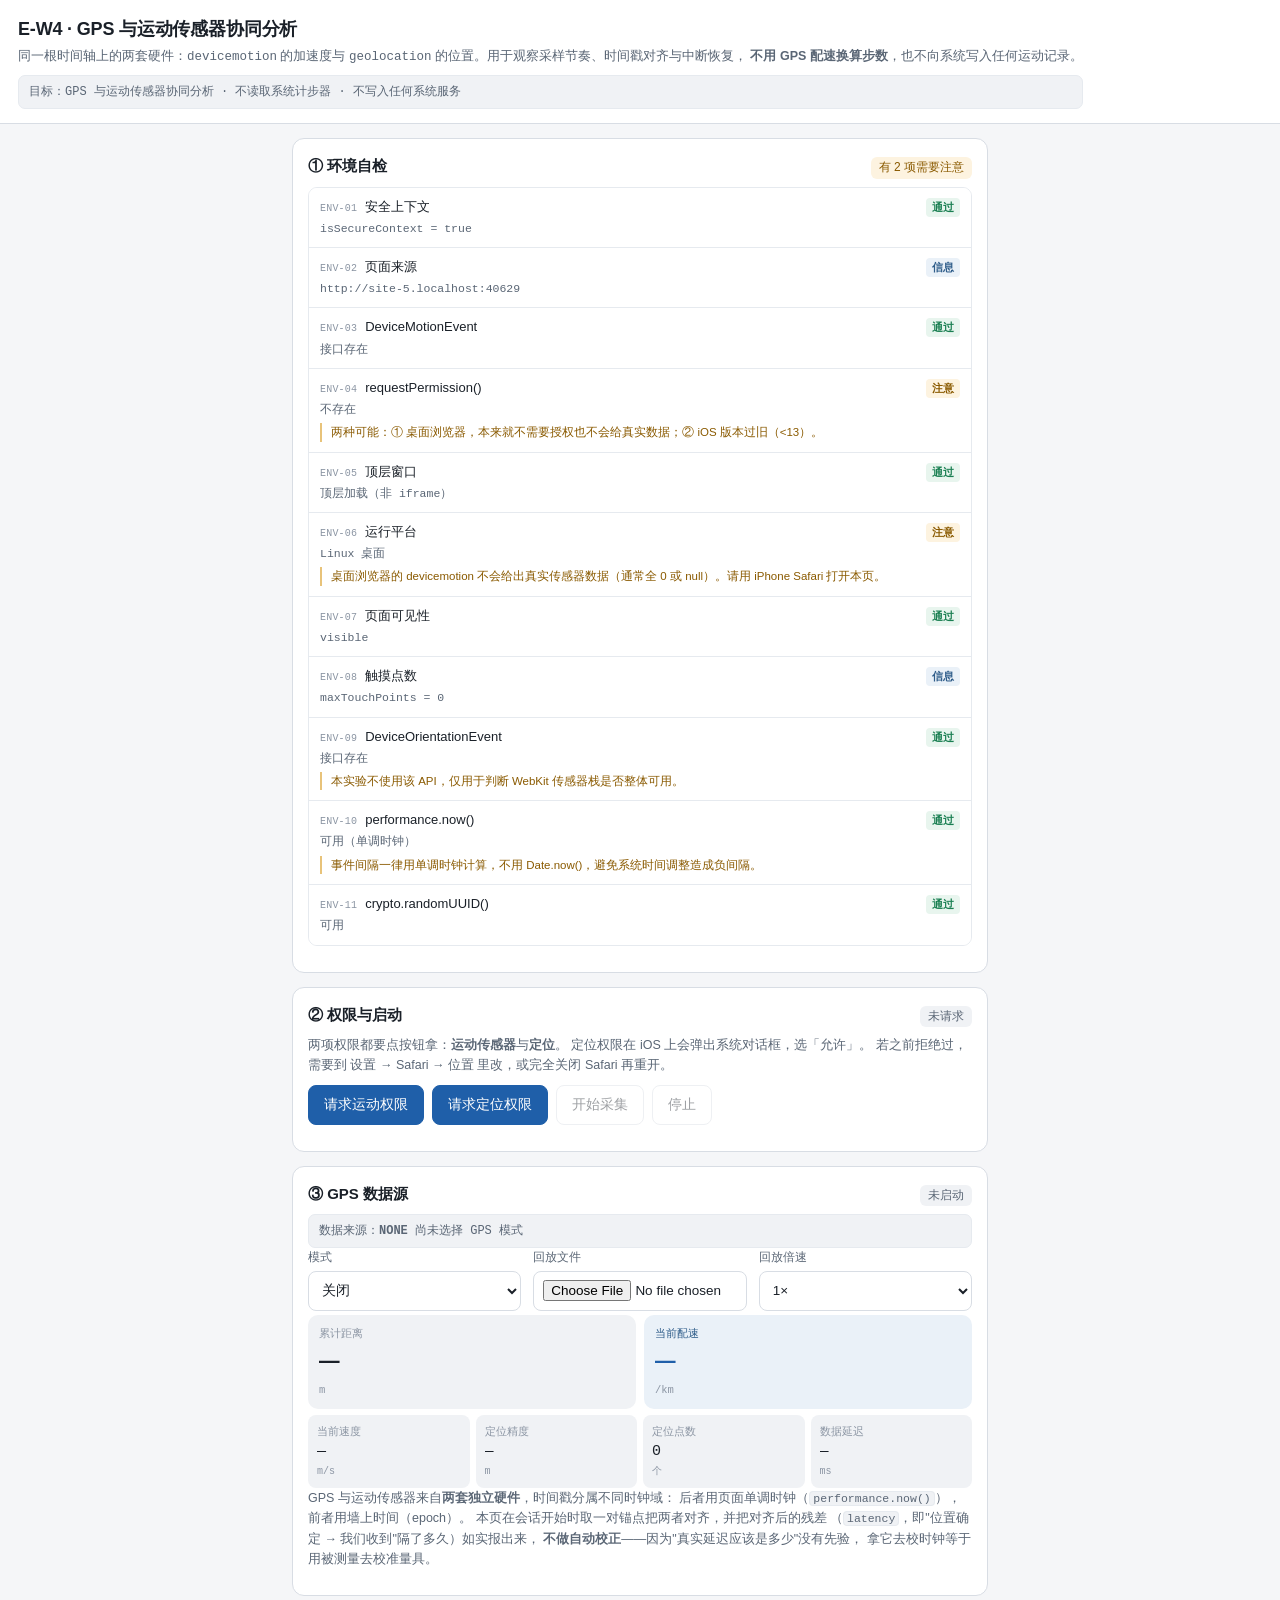
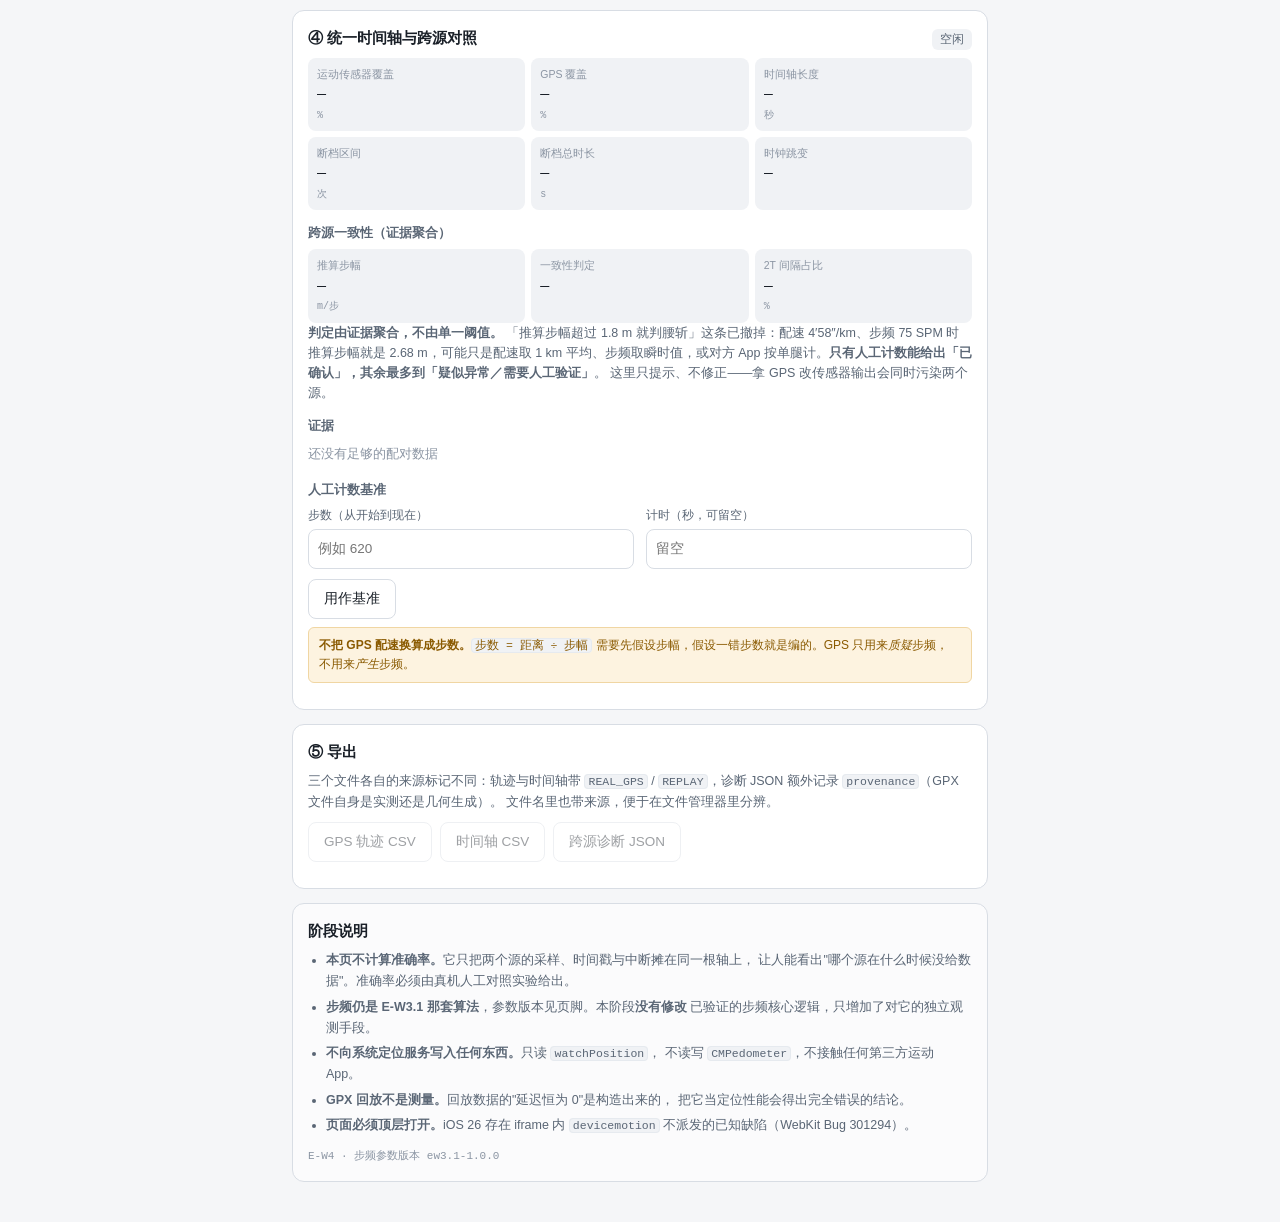
==== gps.html @ b2cb0cdf "Add files via upload" ====
<!DOCTYPE html>
<html lang="zh-CN">
<head>
<meta charset="utf-8" />
<meta name="viewport" content="width=device-width, initial-scale=1, viewport-fit=cover" />
<title>E-W4 · GPS 与运动传感器协同分析</title>
<link rel="stylesheet" href="./style.css" />
</head>
<body>
<div class="mock-ribbon" id="mock-ribbon" hidden></div>

<header class="topbar">
  <div class="topbar-main">
    <h1>E-W4 · GPS 与运动传感器协同分析</h1>
    <p class="sub">
      同一根时间轴上的两套硬件：<code>devicemotion</code> 的加速度与
      <code>geolocation</code> 的位置。用于观察采样节奏、时间戳对齐与中断恢复，
      <strong>不用 GPS 配速换算步数</strong>，也不向系统写入任何运动记录。
    </p>
    <p class="source-line" id="page-meta">加载中…</p>
  </div>
</header>

<main>
  <section class="card" id="card-env">
    <div class="card-head">
      <h2>① 环境自检</h2>
      <span class="verdict" id="env-verdict">检查中</span>
    </div>
    <ul class="check-list" id="env-list">
      <li class="check-empty">正在检测…</li>
    </ul>
    <p class="note" id="env-note"></p>
  </section>

  <section class="card" id="card-perm">
    <div class="card-head">
      <h2>② 权限与启动</h2>
      <span class="verdict" id="perm-verdict">未请求</span>
    </div>
    <p class="note">
      两项权限都要点按钮拿：<strong>运动传感器</strong>与<strong>定位</strong>。
      定位权限在 iOS 上会弹出系统对话框，选「允许」。
      若之前拒绝过，需要到 设置 → Safari → 位置 里改，或完全关闭 Safari 再重开。
    </p>
    <div class="btn-row">
      <button class="btn btn-primary" id="btn-perm-motion" type="button">请求运动权限</button>
      <button class="btn btn-primary" id="btn-perm-gps" type="button">请求定位权限</button>
      <button class="btn" id="btn-start" type="button" disabled>开始采集</button>
      <button class="btn" id="btn-stop" type="button" disabled>停止</button>
    </div>
    <p class="note" id="perm-note"></p>
  </section>

  <section class="card" id="card-gps">
    <div class="card-head">
      <h2>③ GPS 数据源</h2>
      <span class="verdict" id="gps-state">未启动</span>
    </div>

    <p class="source-line">
      数据来源：<strong id="gps-origin">—</strong>
      <span id="gps-origin-sub"></span>
    </p>

    <div class="field-row">
      <label class="field">
        <span>模式</span>
        <select id="sel-gps-mode">
          <option value="off">关闭</option>
          <option value="real">真实定位（Geolocation）</option>
          <option value="replay">GPX 回放</option>
        </select>
      </label>
      <label class="field">
        <span>回放文件</span>
        <input type="file" id="file-gpx" accept=".gpx,application/gpx+xml" />
      </label>
      <label class="field">
        <span>回放倍速</span>
        <select id="sel-gps-speed">
          <option value="1">1×</option>
          <option value="4">4×</option>
          <option value="10">10×</option>
          <option value="30">30×</option>
        </select>
      </label>
    </div>

    <div class="step-hero">
      <div class="hero-metric">
        <span class="k">累计距离</span>
        <span class="v" id="m-gps-dist">—</span>
        <span class="u">m</span>
      </div>
      <div class="hero-metric hero-accent">
        <span class="k">当前配速</span>
        <span class="v" id="m-gps-pace">—</span>
        <span class="u">/km</span>
      </div>
    </div>

    <div class="grid grid-4 mt">
      <div class="metric"><span class="k">当前速度</span><span class="v" id="m-gps-speed">—</span><span class="u">m/s</span></div>
      <div class="metric"><span class="k">定位精度</span><span class="v" id="m-gps-acc">—</span><span class="u">m</span></div>
      <div class="metric"><span class="k">定位点数</span><span class="v" id="m-gps-count">0</span><span class="u">个</span></div>
      <div class="metric"><span class="k">数据延迟</span><span class="v" id="m-gps-lat">—</span><span class="u">ms</span></div>
    </div>

    <p class="note" id="gps-note">
      GPS 与运动传感器来自<strong>两套独立硬件</strong>，时间戳分属不同时钟域：
      后者用页面单调时钟（<code>performance.now()</code>），前者用墙上时间（epoch）。
      本页在会话开始时取一对锚点把两者对齐，并把对齐后的残差
      （<code>latency</code>，即"位置确定 → 我们收到"隔了多久）如实报出来，
      <strong>不做自动校正</strong>——因为"真实延迟应该是多少"没有先验，
      拿它去校时钟等于用被测量去校准量具。
    </p>
    <p class="note note-warn" id="gps-replay-note" hidden>
      <strong>当前是 GPX 离线回放，不是真实定位。</strong>
      回放的延迟恒为 0（点是按时间线播出来的，不是测出来的），
      因此<strong>不可</strong>用这份数据评价定位性能或 GPS 精度。
      另请留意下方"文件来历"：本仓库可用的 GPX 多由跑道几何参数生成。
    </p>
    <p class="note" id="gps-provenance-note" hidden></p>
    <p class="note" id="gps-err" hidden></p>
  </section>

  <section class="card" id="card-timeline">
    <div class="card-head">
      <h2>④ 统一时间轴与跨源对照</h2>
      <span class="verdict" id="tl-state">空闲</span>
    </div>

    <div class="grid grid-3 mt">
      <div class="metric"><span class="k">运动传感器覆盖</span><span class="v" id="m-tl-motion">—</span><span class="u">%</span></div>
      <div class="metric"><span class="k">GPS 覆盖</span><span class="v" id="m-tl-gps">—</span><span class="u">%</span></div>
      <div class="metric"><span class="k">时间轴长度</span><span class="v" id="m-tl-buckets">—</span><span class="u">秒</span></div>
    </div>

    <div class="grid grid-3 mt">
      <div class="metric"><span class="k">断档区间</span><span class="v" id="m-tl-outages">—</span><span class="u">次</span></div>
      <div class="metric"><span class="k">断档总时长</span><span class="v" id="m-tl-outage-ms">—</span><span class="u">s</span></div>
      <div class="metric"><span class="k">时钟跳变</span><span class="v" id="m-tl-drift">—</span></div>
    </div>
    <p class="note" id="outage-note" hidden></p>
    <p class="note note-warn" id="timeline-cap-note" hidden></p>

    <h3 class="chart-title">跨源一致性（证据聚合）</h3>
    <div class="grid grid-3 mt">
      <div class="metric"><span class="k">推算步幅</span><span class="v" id="m-stride">—</span><span class="u">m/步</span></div>
      <div class="metric"><span class="k">一致性判定</span><span class="v" id="m-stride-verdict">—</span></div>
      <div class="metric"><span class="k">2T 间隔占比</span><span class="v" id="m-double-ratio">—</span><span class="u">%</span></div>
    </div>
    <p class="note" id="stride-note" hidden></p>

    <p class="note">
      <strong>判定由证据聚合，不由单一阈值。</strong>
      「推算步幅超过 1.8 m 就判腰斩」这条已撤掉：配速 4′58″/km、步频 75 SPM 时
      推算步幅就是 2.68 m，可能只是配速取 1 km 平均、步频取瞬时值，或对方 App
      按单腿计。<strong>只有人工计数能给出「已确认」，其余最多到「疑似异常／需要人工验证」</strong>。
      这里只提示、不修正——拿 GPS 改传感器输出会同时污染两个源。
    </p>

    <h3 class="chart-title">证据</h3>
    <ul class="plain-list compact" id="evidence-list">
      <li class="check-empty">还没有足够的配对数据</li>
    </ul>

    <h3 class="chart-title">人工计数基准</h3>
    <div class="field-row">
      <label class="field">
        <span>步数（从开始到现在）</span>
        <input id="human-steps" type="number" min="0" step="1" inputmode="numeric" placeholder="例如 620">
      </label>
      <label class="field">
        <span>计时（秒，可留空）</span>
        <input id="human-sec" type="number" min="0" step="1" inputmode="numeric" placeholder="留空">
      </label>
    </div>
    <div class="btn-row">
      <button class="btn" id="btn-human-apply" type="button">用作基准</button>
    </div>
    <p class="note" id="human-note" hidden></p>
    <p class="note note-warn">
      <strong>不把 GPS 配速换算成步数。</strong><code>步数 = 距离 ÷ 步幅</code>
      需要先假设步幅，假设一错步数就是编的。GPS 只用来<em>质疑</em>步频，
      不用来<em>产生</em>步频。
    </p>
  </section>

  <section class="card" id="card-export">
    <div class="card-head"><h2>⑤ 导出</h2></div>
    <p class="note">
      三个文件各自的来源标记不同：轨迹与时间轴带
      <code>REAL_GPS</code> / <code>REPLAY</code>，诊断 JSON 额外记录
      <code>provenance</code>（GPX 文件自身是实测还是几何生成）。
      文件名里也带来源，便于在文件管理器里分辨。
    </p>
    <div class="btn-row">
      <button class="btn" id="btn-export-gps" type="button" disabled>GPS 轨迹 CSV</button>
      <button class="btn" id="btn-export-timeline" type="button" disabled>时间轴 CSV</button>
      <button class="btn" id="btn-export-gpsdiag" type="button" disabled>跨源诊断 JSON</button>
    </div>
    <p class="note" id="export-note"></p>
  </section>

  <section class="card card-quiet">
    <div class="card-head"><h2>阶段说明</h2></div>
    <ul class="plain-list">
      <li><strong>本页不计算准确率。</strong>它只把两个源的采样、时间戳与中断摊在同一根轴上，
        让人能看出"哪个源在什么时候没给数据"。准确率必须由真机人工对照实验给出。</li>
      <li><strong>步频仍是 E-W3.1 那套算法</strong>，参数版本见页脚。本阶段<strong>没有修改</strong>
        已验证的步频核心逻辑，只增加了对它的独立观测手段。</li>
      <li><strong>不向系统定位服务写入任何东西。</strong>只读 <code>watchPosition</code>，
        不读写 <code>CMPedometer</code>，不接触任何第三方运动 App。</li>
      <li><strong>GPX 回放不是测量。</strong>回放数据的"延迟恒为 0"是构造出来的，
        把它当定位性能会得出完全错误的结论。</li>
      <li><strong>页面必须顶层打开。</strong>iOS 26 存在 iframe 内 <code>devicemotion</code>
        不派发的已知缺陷（WebKit Bug 301294）。</li>
    </ul>
    <p class="footer-meta" id="footer-meta">E-W4</p>
  </section>
</main>

<script type="module" src="./js/app_gps.js"></script>
</body>
</html>
---- style.css ----
/* CoreMotionCadenceLab · E-W2 诊断页样式
   目标：手机上一屏能看清关键数字，不靠颜色传达唯一信息（色盲友好）。 */

:root {
  --bg: #f5f6f8;
  --surface: #ffffff;
  --surface-2: #f0f2f5;
  --border: #d8dde4;
  --border-soft: #e6eaef;
  --text: #1a2028;
  --text-2: #5a6675;
  --text-3: #8b95a3;
  --ok: #1a7f52;
  --ok-bg: #e8f5ee;
  --warn: #8a5a00;
  --warn-bg: #fdf3e0;
  --fail: #b3261e;
  --fail-bg: #fbeae9;
  --info: #2f5d8a;
  --info-bg: #eaf1f8;
  --accent: #1f5fa9;
  --mono: ui-monospace, SFMono-Regular, "SF Mono", Consolas, "Liberation Mono", monospace;
}

* { box-sizing: border-box; }

html, body {
  margin: 0;
  padding: 0;
  background: var(--bg);
  color: var(--text);
  font-family: -apple-system, BlinkMacSystemFont, "Segoe UI", "PingFang SC",
    "Hiragino Sans GB", "Microsoft YaHei", sans-serif;
  font-size: 15px;
  line-height: 1.55;
  -webkit-text-size-adjust: 100%;
}

.mock-ribbon {
  position: sticky;
  top: 0;
  z-index: 20;
  background: #f0b429;
  color: #3d2a00;
  text-align: center;
  font-size: 12px;
  font-weight: 600;
  letter-spacing: 0.04em;
  padding: 5px 10px;
}

.topbar {
  background: var(--surface);
  border-bottom: 1px solid var(--border);
  padding: 16px 18px 14px;
  display: flex;
  flex-wrap: wrap;
  gap: 10px;
  align-items: flex-start;
  justify-content: space-between;
}

.topbar h1 {
  margin: 0;
  font-size: 18px;
  font-weight: 600;
  letter-spacing: -0.01em;
}

.topbar .sub {
  margin: 3px 0 0;
  font-size: 12.5px;
  color: var(--text-2);
}

.topbar-badges {
  display: flex;
  flex-wrap: wrap;
  gap: 6px;
}

.badge {
  display: inline-block;
  font-size: 11.5px;
  line-height: 1.4;
  padding: 3px 9px;
  border-radius: 999px;
  background: var(--surface-2);
  border: 1px solid var(--border-soft);
  color: var(--text-2);
  white-space: nowrap;
}

.badge.is-ok { background: var(--ok-bg); border-color: #bfe0cf; color: var(--ok); }
.badge.is-warn { background: var(--warn-bg); border-color: #f0d6a3; color: var(--warn); }
.badge.is-fail { background: var(--fail-bg); border-color: #f2c4c0; color: var(--fail); }
.badge.is-mock { background: #f0b429; border-color: #d99c14; color: #3d2a00; font-weight: 600; }

main {
  max-width: 720px;
  margin: 0 auto;
  padding: 14px 12px 40px;
  display: flex;
  flex-direction: column;
  gap: 14px;
}

.card {
  background: var(--surface);
  border: 1px solid var(--border);
  border-radius: 12px;
  padding: 15px 15px 16px;
}

.card-quiet { background: #fbfbfc; }

.card-head {
  display: flex;
  align-items: baseline;
  justify-content: space-between;
  gap: 8px 10px;
  margin-bottom: 8px;
  flex-wrap: wrap;
}

.card-head h2 {
  margin: 0;
  font-size: 15px;
  font-weight: 600;
}

.verdict {
  font-size: 12px;
  color: var(--text-2);
  padding: 2px 8px;
  border-radius: 6px;
  background: var(--surface-2);
  white-space: normal;
  line-height: 1.45;
}

.verdict.is-ok { background: var(--ok-bg); color: var(--ok); }
.verdict.is-warn { background: var(--warn-bg); color: var(--warn); }
.verdict.is-fail { background: var(--fail-bg); color: var(--fail); }

.note {
  margin: 0 0 10px;
  font-size: 12.5px;
  line-height: 1.6;
  color: var(--text-2);
}

/* 会误导人的前提条件必须比普通说明更显眼，但不能做成错误红色——
   它不是错，是适用范围。用警告色而不报警。 */
.note-warn {
  margin-top: 8px;
  padding: 8px 10px;
  font-size: 12px;
  color: var(--warn);
  background: var(--warn-bg);
  border: 1px solid #f0d6a3;
  border-radius: 6px;
}

.note code, .plain-list code, .footer-meta code {
  font-family: var(--mono);
  font-size: 11.5px;
  background: var(--surface-2);
  border: 1px solid var(--border-soft);
  border-radius: 4px;
  padding: 0 3px;
}

/* ---------- 表格 ---------- */

.table-wrap {
  overflow-x: auto;
  -webkit-overflow-scrolling: touch;
  border: 1px solid var(--border-soft);
  border-radius: 8px;
}

table {
  width: 100%;
  border-collapse: collapse;
  font-size: 12.5px;
}

th, td {
  text-align: left;
  padding: 7px 9px;
  border-bottom: 1px solid var(--border-soft);
  vertical-align: top;
}

thead th {
  background: var(--surface-2);
  font-weight: 600;
  color: var(--text-2);
  white-space: nowrap;
  position: sticky;
  top: 0;
}

tbody tr:last-child td { border-bottom: none; }

.col-id { width: 62px; }
.col-name { width: 128px; white-space: nowrap; }
.col-state { width: 62px; text-align: center; }

/* 环境自检：列表布局，避免手机上四列表格把说明列压没 */
.check-list {
  list-style: none;
  margin: 0;
  padding: 0;
  border: 1px solid var(--border-soft);
  border-radius: 9px;
  overflow: hidden;
}

.check {
  padding: 9px 11px 10px;
  border-bottom: 1px solid var(--border-soft);
  background: var(--surface);
}

.check:last-child { border-bottom: none; }

.check-row {
  display: flex;
  align-items: baseline;
  gap: 8px;
  flex-wrap: wrap;
}

.check-id {
  font-family: var(--mono);
  font-size: 10px;
  color: var(--text-3);
  letter-spacing: 0.02em;
}

.check-name {
  font-size: 13px;
  font-weight: 500;
  flex: 1 1 auto;
  min-width: 0;
}

.check-row .state-pill { margin-left: auto; }

.check-detail {
  margin: 3px 0 0;
  font-family: var(--mono);
  font-size: 11.5px;
  line-height: 1.5;
  color: var(--text-2);
  word-break: break-word;
}

.check-hint {
  margin: 5px 0 0;
  font-size: 11.5px;
  line-height: 1.6;
  color: var(--warn);
  padding-left: 9px;
  border-left: 2px solid #e8c37a;
}

.check-empty {
  padding: 14px;
  text-align: center;
  color: var(--text-3);
  font-size: 12.5px;
}

.state-pill {
  display: inline-block;
  font-size: 11px;
  font-weight: 600;
  padding: 1px 6px;
  border-radius: 4px;
  white-space: nowrap;
}
.state-pill.OK { background: var(--ok-bg); color: var(--ok); }
.state-pill.WARN { background: var(--warn-bg); color: var(--warn); }
.state-pill.FAIL { background: var(--fail-bg); color: var(--fail); }
.state-pill.INFO { background: var(--info-bg); color: var(--info); }

td.empty { color: var(--text-3); text-align: center; padding: 14px; }

/* ---------- 按钮 ---------- */

.btn-row {
  display: flex;
  flex-wrap: wrap;
  gap: 8px;
  margin: 10px 0 0;
}

.btn {
  appearance: none;
  border: 1px solid var(--border);
  background: var(--surface);
  color: var(--text);
  font-size: 13.5px;
  font-family: inherit;
  padding: 9px 15px;
  border-radius: 8px;
  cursor: pointer;
  transition: background 0.12s ease, border-color 0.12s ease;
  min-height: 40px;
}

.btn:active { background: var(--surface-2); }
.btn:disabled { opacity: 0.42; cursor: not-allowed; }

.btn-primary {
  background: var(--accent);
  border-color: var(--accent);
  color: #fff;
  font-weight: 500;
}
.btn-primary:active { background: #184d8c; }
.btn-primary:disabled { background: var(--accent); }

.result {
  margin: 10px 0 0;
  font-size: 12.5px;
  font-family: var(--mono);
  color: var(--text-2);
  word-break: break-word;
  min-height: 1em;
}

/* 来源标识：常驻显示，防止把 MOCK 采集误当成真机数据 */
.source-line {
  margin: 8px 0 0;
  font-size: 12px;
  font-family: var(--mono);
  line-height: 1.5;
  color: var(--text-2);
  background: var(--surface-2);
  border: 1px solid var(--border-soft);
  border-radius: 7px;
  padding: 7px 10px;
}

.source-line.is-mock {
  background: #fdf3e0;
  border-color: #f0d6a3;
  color: var(--warn);
  font-weight: 600;
}

/* 网络请求计数器 */
.net-line {
  margin: 6px 0 0;
  font-size: 12px;
  font-family: var(--mono);
  line-height: 1.5;
  padding: 7px 10px;
  border-radius: 7px;
  background: var(--surface-2);
  border: 1px solid var(--border-soft);
  color: var(--text-2);
}

.net-line.is-ok {
  background: var(--ok-bg);
  border-color: #bfe0cf;
  color: var(--ok);
}

.net-line.is-warn {
  background: var(--warn-bg);
  border-color: #f0d6a3;
  color: var(--warn);
}

.warn-line {
  margin: 8px 0 0;
  font-size: 12.5px;
  line-height: 1.6;
  color: var(--fail);
  background: var(--fail-bg);
  border: 1px solid #f2c4c0;
  border-radius: 8px;
  padding: 9px 11px;
}

/* ---------- 指标 ---------- */

.metric-block { margin-bottom: 12px; }
.metric-block:last-child { margin-bottom: 0; }

.metric-block h3 {
  margin: 0 0 6px;
  font-size: 12.5px;
  font-weight: 600;
  color: var(--text-2);
}

.unit {
  font-weight: 400;
  color: var(--text-3);
  font-size: 11px;
  font-family: var(--mono);
}

.grid {
  display: grid;
  gap: 6px;
  grid-template-columns: repeat(auto-fit, minmax(78px, 1fr));
}

.mt { margin-top: 6px; }

.metric {
  background: var(--surface-2);
  border-radius: 8px;
  padding: 8px 9px;
  display: flex;
  flex-direction: column;
  gap: 1px;
  min-width: 0;
}

.metric .k {
  font-size: 10.5px;
  color: var(--text-3);
  white-space: nowrap;
  overflow: hidden;
  text-overflow: ellipsis;
}

.metric .v {
  font-family: var(--mono);
  font-size: 15px;
  font-variant-numeric: tabular-nums;
  letter-spacing: -0.02em;
  white-space: nowrap;
  overflow: hidden;
  text-overflow: ellipsis;
}

.metric .u {
  font-size: 10px;
  color: var(--text-3);
  font-family: var(--mono);
}

.metric-em { background: #eaf1f8; }
.metric-em .v { color: var(--accent); }

/* ---------- 图表 ---------- */

.chart-title {
  margin: 14px 0 6px;
  font-size: 12.5px;
  font-weight: 600;
  color: var(--text-2);
}

.chart-wrap {
  border: 1px solid var(--border-soft);
  border-radius: 8px;
  padding: 6px;
  background: #fcfcfd;
}

#rate-canvas { display: block; width: 100%; height: auto; }

.chart-note { margin: 6px 0 0; font-size: 11.5px; }

.gap-table td { font-family: var(--mono); font-size: 11.5px; }
.gap-table .cause-hidden { color: var(--warn); }

/* ---------- 表单 ---------- */

.field-row {
  display: flex;
  flex-wrap: wrap;
  gap: 12px;
  margin-bottom: 4px;
}

.field {
  display: flex;
  flex-direction: column;
  gap: 4px;
  font-size: 12px;
  color: var(--text-2);
  min-width: 160px;
  flex: 1 1 160px;
}

.field select {
  font-family: inherit;
  font-size: 13.5px;
  padding: 8px 9px;
  border: 1px solid var(--border);
  border-radius: 8px;
  background: var(--surface);
  color: var(--text);
  min-height: 40px;
}

/* ---------- 其它 ---------- */

.plain-list {
  margin: 0;
  padding-left: 18px;
  font-size: 12.5px;
  line-height: 1.7;
  color: var(--text-2);
}

.plain-list li { margin-bottom: 4px; }

.footer-meta {
  margin: 12px 0 0;
  font-size: 11px;
  font-family: var(--mono);
  color: var(--text-3);
}

@media (max-width: 420px) {
  .topbar { padding: 14px 14px 12px; }
  main { padding: 12px 10px 36px; }
  .card { padding: 13px 13px 14px; }
  .metric .v { font-size: 14px; }
}

/* ---------- E-W2：波形与校准 ---------- */

.calib-block {
  margin-top: 14px;
  padding-top: 12px;
  border-top: 1px dashed var(--border-soft);
}

.calib-block .btn-row { align-items: center; gap: 10px; }

.calib-state {
  font-size: 12px;
  font-family: var(--mono);
  color: var(--text-3);
}

.calib-state.is-ready { color: var(--ok); }
.calib-state.is-capturing { color: var(--accent); }
.calib-state.is-warn { color: var(--warn); }

.wave-controls { margin-bottom: 8px; }

.field-inline { min-width: 110px; flex: 0 1 110px; }

/* 通道开关：用按钮而不是复选框，触控目标至少 36px 高 */
.chip-row {
  display: flex;
  flex-wrap: wrap;
  gap: 6px;
  margin: 10px 0 2px;
}

.chip {
  font-family: inherit;
  font-size: 12.5px;
  line-height: 1;
  padding: 9px 11px;
  min-height: 36px;
  border: 1px solid var(--border);
  border-radius: 999px;
  background: var(--surface);
  color: var(--text-3);
  cursor: pointer;
  -webkit-appearance: none;
  appearance: none;
  transition: color 0.12s ease, border-color 0.12s ease, background 0.12s ease;
}

.chip.is-on {
  color: var(--text);
  border-color: var(--accent);
  background: var(--info-bg);
  font-weight: 600;
}

.chip:active { background: var(--surface-2); }

/* 波形画布：CSS 高度固定，位图尺寸由 JS 按 devicePixelRatio 放大 */
.wave-wrap {
  border: 1px solid var(--border-soft);
  border-radius: 8px;
  padding: 6px;
  background: #fcfcfd;
  overflow: hidden;
}

#wave-axes {
  display: block;
  width: 100%;
  height: 132px;
  touch-action: pan-y;
}

#wave-mags {
  display: block;
  width: 100%;
  height: 112px;
  touch-action: pan-y;
}

@media (max-width: 430px) {
  .chip { padding: 8px 10px; font-size: 12px; }
  .wave-controls .field { min-width: 0; flex: 1 1 45%; }
}

@media (max-width: 340px) {
  main { padding: 10px 8px 32px; }
  .card { padding: 11px 11px 12px; }
  .chip { padding: 7px 8px; font-size: 11.5px; }
  #wave-axes { height: 118px; }
  #wave-mags { height: 100px; }
}

/* ================= E-W3：步数 / 步频 / 人工对照 ================= */

.topbar-main { min-width: 0; }

/* 快速跳转：横向可滚，不换行堆积 */
.quick-nav {
  display: flex;
  gap: 6px;
  padding: 8px 18px 2px;
  overflow-x: auto;
  -webkit-overflow-scrolling: touch;
  scrollbar-width: none;
}

.quick-nav::-webkit-scrollbar { display: none; }

.quick-nav a {
  flex: 0 0 auto;
  font-size: 12px;
  line-height: 1;
  padding: 10px 12px;
  min-height: 36px;
  border: 1px solid var(--border);
  border-radius: 999px;
  background: var(--surface);
  color: var(--text-2);
  text-decoration: none;
  white-space: nowrap;
}

.quick-nav a:active { background: var(--surface-2); }

/* 两个主指标：数字给到 34px，手机上 glance 可读 */
.step-hero {
  display: grid;
  grid-template-columns: 1fr 1fr;
  gap: 8px;
  margin-top: 4px;
}

.hero-metric {
  background: var(--surface-2);
  border-radius: 10px;
  padding: 10px 11px 11px;
  display: flex;
  flex-direction: column;
  gap: 2px;
  min-width: 0;
}

.hero-metric .k {
  font-size: 11px;
  color: var(--text-3);
  white-space: nowrap;
  overflow: hidden;
  text-overflow: ellipsis;
}

.hero-metric .v {
  font-family: var(--mono);
  font-size: 34px;
  line-height: 1.05;
  font-variant-numeric: tabular-nums;
  letter-spacing: -0.03em;
  white-space: nowrap;
  overflow: hidden;
  text-overflow: ellipsis;
}

.hero-metric .u {
  font-family: var(--mono);
  font-size: 10.5px;
  color: var(--text-3);
}

.hero-accent { background: var(--info-bg); }
.hero-accent .v { color: var(--accent); }
.hero-accent .k { color: var(--info); }

/* 三列 / 四列 / 五列：统一走 auto-fit，窄屏自动折行而不是溢出 */
.grid-3 { grid-template-columns: repeat(auto-fit, minmax(84px, 1fr)); }
.grid-4 { grid-template-columns: repeat(auto-fit, minmax(76px, 1fr)); }
.grid-5 { grid-template-columns: repeat(auto-fit, minmax(68px, 1fr)); }

/* 紧凑列表：运动起止记录。去掉项目符号，时间戳用等宽右对齐 */
.plain-list.compact {
  list-style: none;
  padding-left: 0;
  font-size: 12px;
  line-height: 1.5;
}

.plain-list.compact li {
  display: flex;
  align-items: baseline;
  justify-content: space-between;
  gap: 10px;
  padding: 3px 0;
  border-bottom: 1px dashed var(--border-soft);
}

.plain-list.compact li:last-child { border-bottom: none; }
.plain-list.compact .check-empty { justify-content: flex-start; }

.motion-off {
  font-family: var(--mono);
  font-size: 11px;
  color: var(--text-3);
  font-variant-numeric: tabular-nums;
}

/* 数字输入框与 select 保持同一高度与圆角，避免 iOS 聚焦时缩放 */
.field input {
  font-family: inherit;
  font-size: 13.5px;
  padding: 8px 9px;
  border: 1px solid var(--border);
  border-radius: 8px;
  background: var(--surface);
  color: var(--text);
  min-height: 40px;
  width: 100%;
  -webkit-appearance: none;
  appearance: none;
}

.field input:focus,
.field select:focus {
  outline: 2px solid var(--accent);
  outline-offset: -1px;
}

/* 拒绝原因表的"含义"列是说明文字，不该用等宽字体 */
.gap-table td.reject-meaning {
  font-family: inherit;
  font-size: 11.5px;
  color: var(--text-2);
  line-height: 1.45;
}

.err-over { color: var(--fail); font-weight: 600; }
.err-under { color: var(--info); font-weight: 600; }

#wave-steps {
  display: block;
  width: 100%;
  height: 158px;
  touch-action: pan-y;
}

@media (max-width: 430px) {
  .hero-metric .v { font-size: 30px; }
  .quick-nav { padding: 8px 14px 2px; }
}

@media (max-width: 340px) {
  .hero-metric .v { font-size: 26px; }
  .step-hero { grid-template-columns: 1fr; }
  #wave-steps { height: 140px; }
  .quick-nav a { padding: 9px 10px; font-size: 11.5px; }
}

/* ---------- E-W3 修补：锚点、漏斗、堆叠表格 ---------- */

/* 快速跳转与 scrollIntoView 都会把卡片顶部顶到吸顶条下面。
   之前"⑦ 实时步数与步频"的标题就被 MOCK 提示条压住，看起来像没有标题。 */
.card { scroll-margin-top: 52px; }

.note-tight {
  margin: 6px 0 0;
  font-size: 11.5px;
  line-height: 1.5;
  font-family: var(--mono);
  color: var(--text-2);
  word-break: break-word;
}

.note-fail { color: var(--fail); font-weight: 600; }

/* 六列对照表在 320–430px 上横向滚动很难读：
   改成一回合一块，每个字段带自己的标签，真值与预测不再挤在一行。 */
@media (max-width: 430px) {
  .exp-table thead { display: none; }

  .exp-table,
  .exp-table tbody,
  .exp-table tr,
  .exp-table td {
    display: block;
    width: 100%;
  }

  .exp-table tr {
    border: 1px solid var(--border-soft);
    border-radius: 8px;
    margin-bottom: 8px;
    padding: 4px 8px;
    background: var(--surface);
  }

  .exp-table td {
    border: none;
    padding: 3px 0;
    display: flex;
    justify-content: space-between;
    gap: 10px;
    font-size: 12.5px;
  }

  .exp-table td::before {
    content: attr(data-label);
    color: var(--text-3);
    font-size: 11.5px;
    flex: 0 0 auto;
  }

  .exp-table td.empty {
    display: block;
    text-align: center;
    padding: 12px 0;
  }

  .exp-table td.empty::before { content: none; }

  .table-wrap:has(.exp-table) { border: none; border-radius: 0; }

  /* 空态行不该带卡片边框：那会让"还没有回合"看起来像一条真记录 */
  .exp-table tr:has(td.empty) {
    border: none;
    background: transparent;
    padding: 0;
  }
}
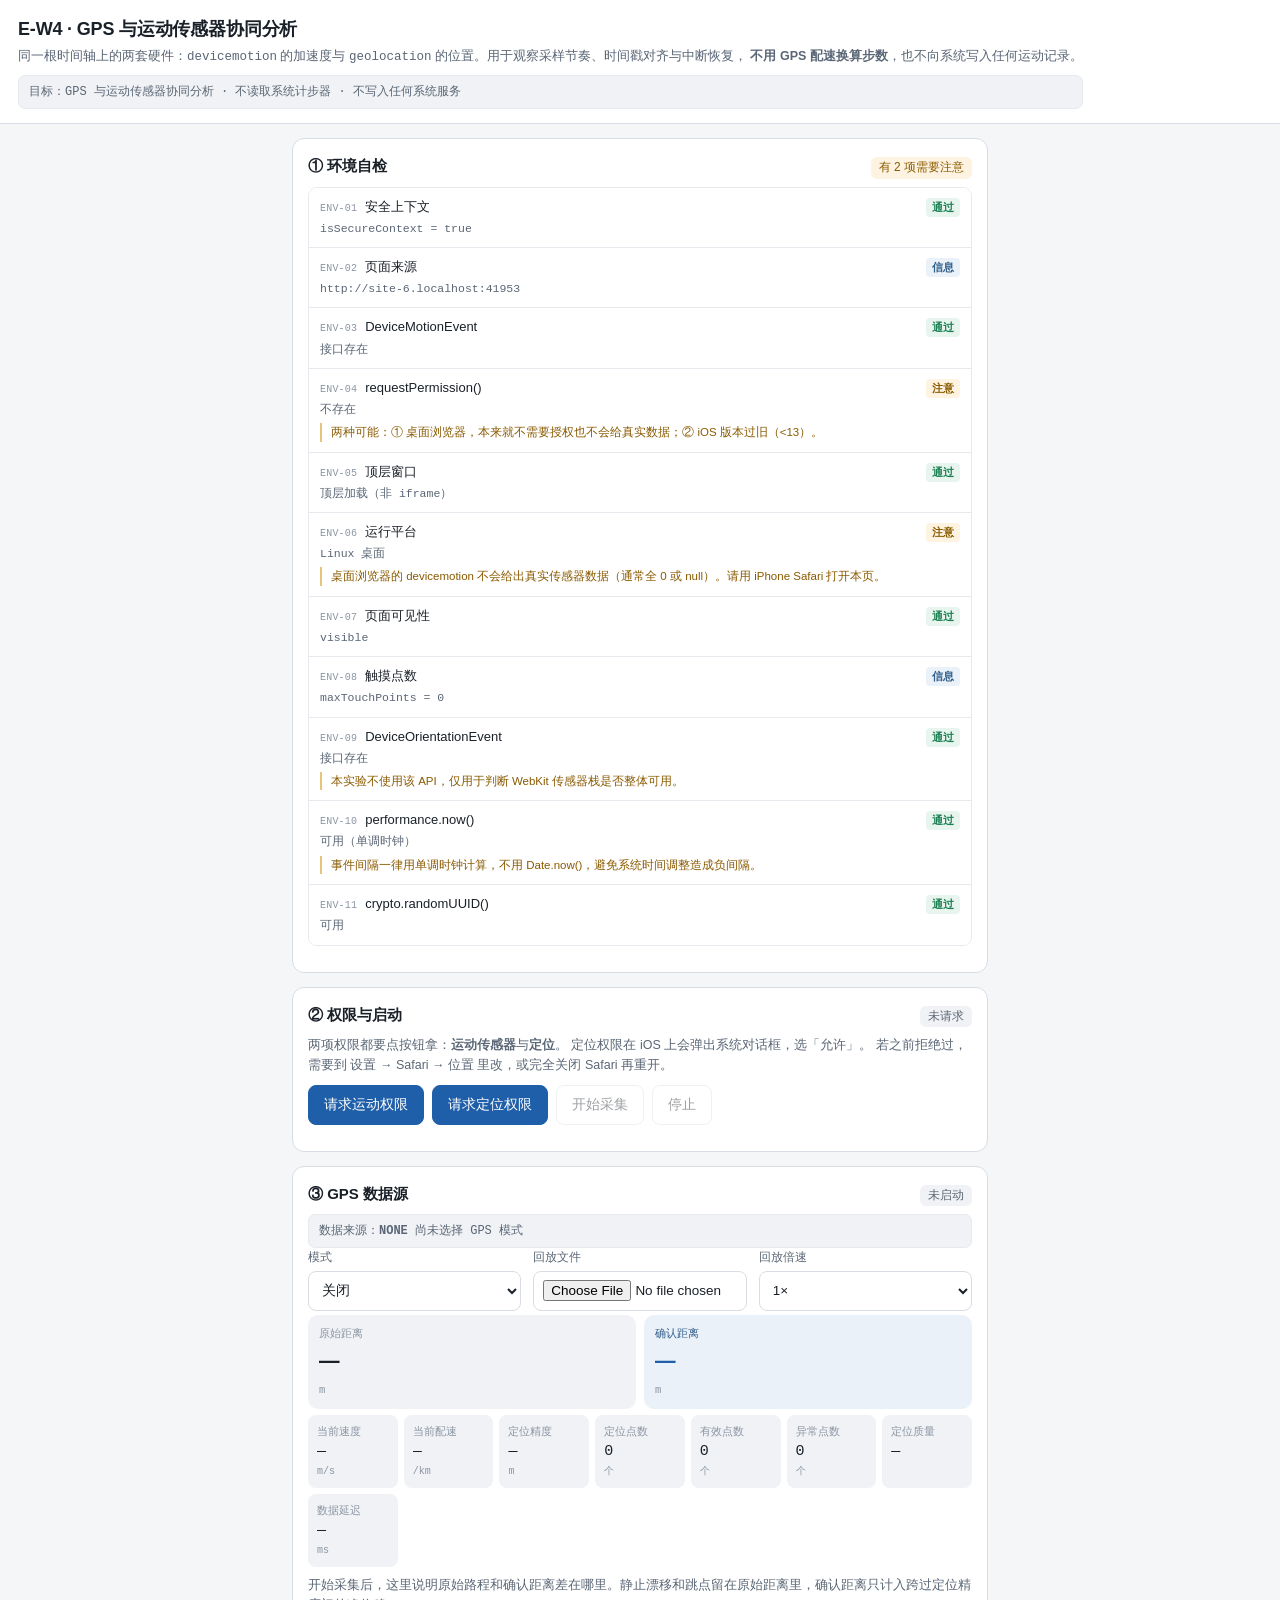
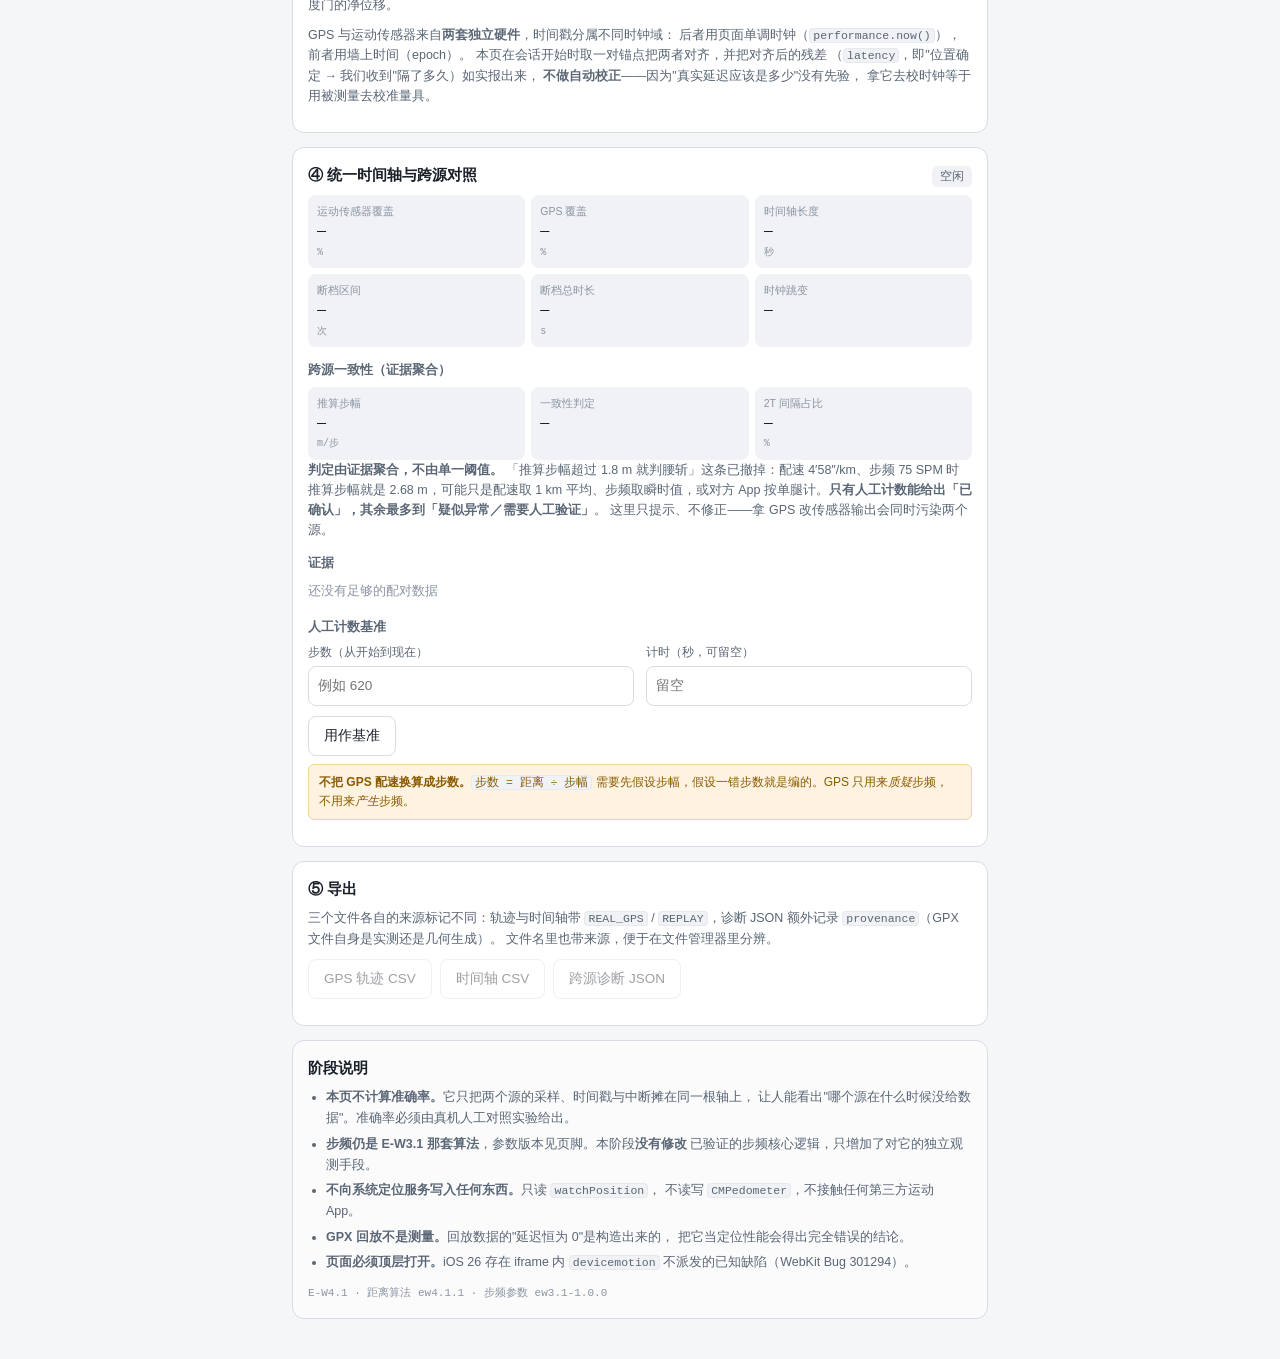
==== commit 32e4f955: "Add files via upload" ====
--- a/gps.html
+++ b/gps.html
@@ -89,23 +89,30 @@
 
     <div class="step-hero">
       <div class="hero-metric">
-        <span class="k">累计距离</span>
+        <span class="k">原始距离</span>
         <span class="v" id="m-gps-dist">—</span>
         <span class="u">m</span>
       </div>
       <div class="hero-metric hero-accent">
-        <span class="k">当前配速</span>
-        <span class="v" id="m-gps-pace">—</span>
-        <span class="u">/km</span>
+        <span class="k">确认距离</span>
+        <span class="v" id="m-gps-dist-trusted">—</span>
+        <span class="u">m</span>
       </div>
     </div>
 
-    <div class="grid grid-4 mt">
+    <div class="grid grid-3 mt">
       <div class="metric"><span class="k">当前速度</span><span class="v" id="m-gps-speed">—</span><span class="u">m/s</span></div>
+      <div class="metric"><span class="k">当前配速</span><span class="v" id="m-gps-pace">—</span><span class="u" id="m-gps-pace-unit">/km</span></div>
       <div class="metric"><span class="k">定位精度</span><span class="v" id="m-gps-acc">—</span><span class="u">m</span></div>
       <div class="metric"><span class="k">定位点数</span><span class="v" id="m-gps-count">0</span><span class="u">个</span></div>
+      <div class="metric"><span class="k">有效点数</span><span class="v" id="m-gps-accepted">0</span><span class="u">个</span></div>
+      <div class="metric"><span class="k">异常点数</span><span class="v" id="m-gps-anomaly">0</span><span class="u">个</span></div>
+      <div class="metric"><span class="k">定位质量</span><span class="v" id="m-gps-quality">—</span><span class="u"></span></div>
       <div class="metric"><span class="k">数据延迟</span><span class="v" id="m-gps-lat">—</span><span class="u">ms</span></div>
     </div>
+    <p class="note gps-quality-note" id="gps-quality-note">
+      开始采集后，这里说明原始路程和确认距离差在哪里。静止漂移和跳点留在原始距离里，确认距离只计入跨过定位精度门的净位移。
+    </p>
 
     <p class="note" id="gps-note">
       GPS 与运动传感器来自<strong>两套独立硬件</strong>，时间戳分属不同时钟域：
--- a/style.css
+++ b/style.css
@@ -150,6 +150,11 @@
   color: var(--text-2);
 }
 
+.gps-quality-note {
+  margin-top: 8px;
+  overflow-wrap: anywhere;
+}
+
 /* 会误导人的前提条件必须比普通说明更显眼，但不能做成错误红色——
    它不是错，是适用范围。用警告色而不报警。 */
 .note-warn {
